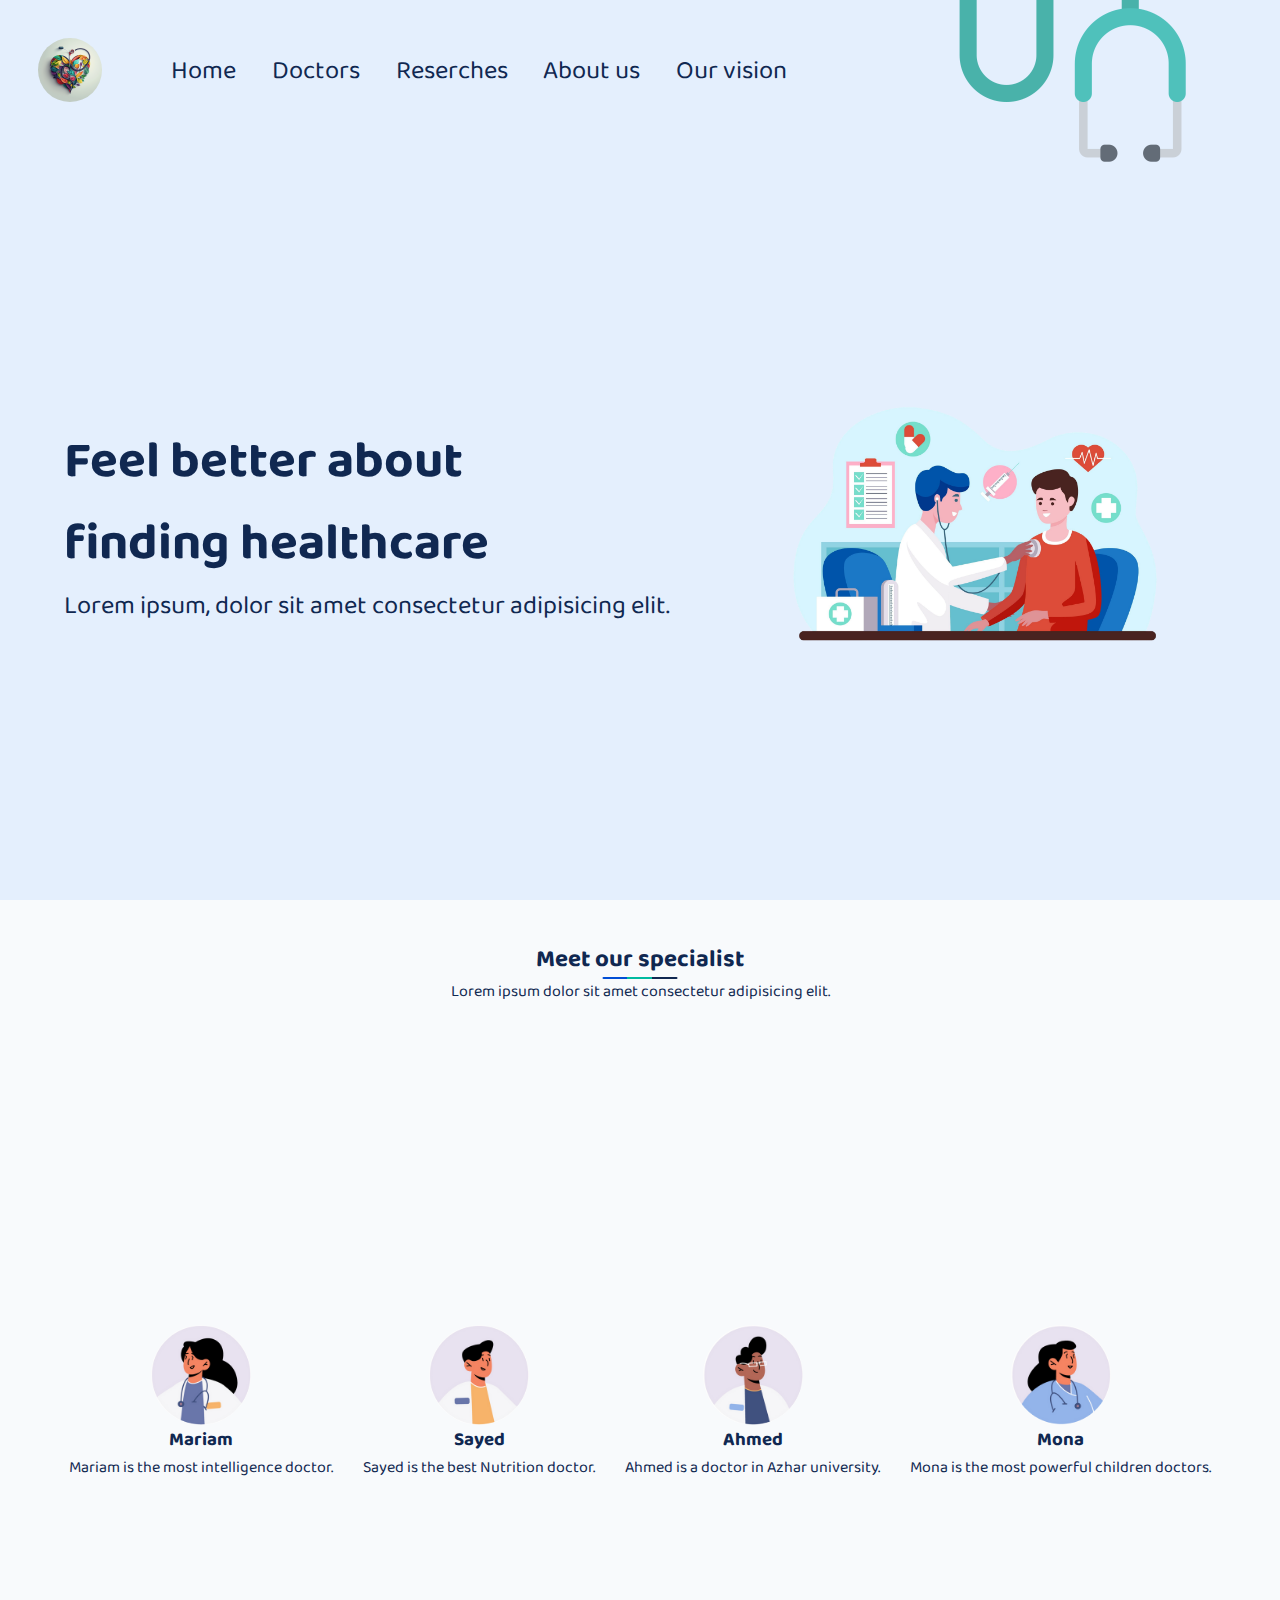
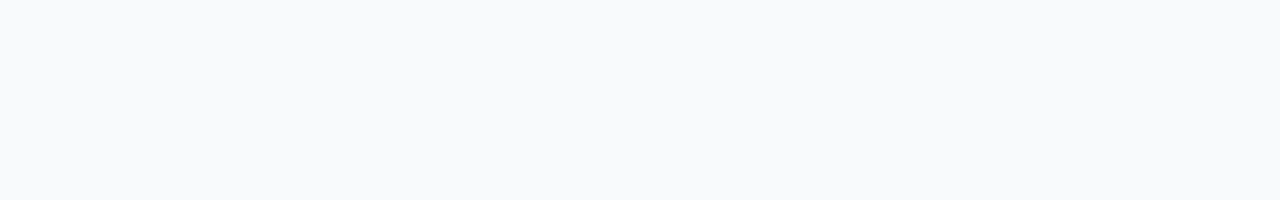
==== index.html @ d105f441 "1.0.0" ====
<!DOCTYPE html>
<html lang="en">
  <head>
    <meta charset="UTF-8" />
    <meta http-equiv="X-UA-Compatible" content="IE=edge" />
    <meta name="viewport" content="width=device-width, initial-scale=1.0" />
    <title>Digital Hospital</title>
    <link rel="stylesheet" href="css/master.css" />
    <link rel="shortcut icon" href="assets/logo.png" type="image/x-icon" />
  </head>
  <body>
    <!-- header -->
    <header id="home">
      <img src="assets/stethoscope.png" alt="stethoscope" class="scope" />
      <div class="bar">
        <div class="logo">
          <img src="assets/logo.png" alt="logo" />
        </div>
        <nav>
          <a href="#home">Home</a>
          <a href="#one">Doctors</a>
          <a href="#">Reserches</a>
          <a href="pages/about.html">About us</a>
          <a href="pages/vision.html">Our vision</a>
        </nav>
      </div>
      <div class="des">
        <div class="left">
          <h1>
            Feel better about <br />
            finding healthcare
          </h1>
          <div class="text">
            Lorem ipsum, dolor sit amet consectetur adipisicing elit.
          </div>
        </div>
        <div class="right">
          <img src="assets/landing.png" alt="landing" />
        </div>
      </div>
    </header>
    <!-- section 1 -->
    <section id="one">
      <div class="header">
        <h2>Meet our specialist</h2>
        <div class="dis">
          Lorem ipsum dolor sit amet consectetur adipisicing elit.
        </div>
      </div>
      <div class="content">
        <div class="card" id="heart">
          <img src="assets/mariam.png" alt="mariam" />
          <h3 class="name">Mariam</h3>
          <div class="caption">Mariam is the most intelligence doctor.</div>
        </div>
        <div class="card" id="heart">
          <img src="assets/sayed.png" alt="sayed" />
          <h3 class="name">Sayed</h3>
          <div class="caption">Sayed is the best Nutrition doctor.</div>
        </div>
        <div class="card" id="heart">
          <img src="assets/ahmed.png" alt="ahmed" />
          <h3 class="name">Ahmed</h3>
          <div class="caption">Ahmed is a doctor in Azhar university.</div>
        </div>
        <div class="card" id="heart">
          <img src="assets/mona.png" alt="mona" />
          <h3 class="name">Mona</h3>
          <div class="caption">Mona is the most powerful children doctors.</div>
        </div>
      </div>
    </section>
  </body>
</html>
---- css/master.css ----
@import url("https://fonts.googleapis.com/css2?family=Baloo+2:wght@400;500;600&display=swap");

:root {
  --bg: #f8fafc;
  --primary: #014ed5;
  --plant: #00baa0;
  --landing: #e4effd;
  --btn: #102851;
}

* {
  margin: 0;
  padding: 0;
  box-sizing: border-box;
}

html {
  scroll-behavior: smooth;
}

body {
  font-family: "Baloo 2", cursive;
  color: var(--btn);
}

img {
  user-select: none;
}

/* header */

header {
  height: 100vh;
  background: var(--landing);
}

header .scope {
  position: absolute;
  transform: rotate(180deg);
  width: 20vw;
  right: 7%;
  top: -10%;
}

@media (max-width: 767px) {
  header .scope {
    width: 35vw;
    right: 11%;
    top: -5%;
  }
}

header .bar {
  display: flex;
  align-items: center;
  padding: 3vw;
  gap: 3vw;
  z-index: 1;
  position: relative;
}

@media (max-width: 767px) {
  header .bar {
    display: none;
  }
}

header .logo {
  display: flex;
  justify-content: center;
  align-items: center;
}

header .logo img {
  width: 5vw;
  height: 5vw;
  border-radius: 50%;
}

header nav {
  display: flex;
}

header nav a {
  text-decoration: none;
  color: inherit;
  padding: 5px;
  font-size: 2vw;
  margin-left: 2vw;
}

header nav a:hover {
  background: var(--btn);
  color: var(--landing);
  transition: 0.3s background;
  transition: 0.3s color;
  border-radius: 5px;
}

header .des {
  display: flex;
  height: calc(100% - 15.05%);
  align-items: center;
  justify-content: space-between;
}

@media (max-width: 767px) {
  header .des {
    height: 100%;
  }
}

header .des .left {
  margin-left: 5vw;
}

header .des .left h1 {
  font-size: 4vw;
}

header .des .left .text {
  font-size: 2vw;
}

@media (max-width: 767px) {
  header .des .left {
    display: flex;
    flex-direction: column;
    justify-content: center;
    align-items: center;
    flex: 1;
  }

  header .des .left h1 {
    font-size: 6vw;
  }

  header .des .left .text {
    font-size: 4vw;
    text-align: center;
  }
}

header .des .right {
  flex: 1;
  display: flex;
  justify-content: center;
  align-items: center;
}

@media (max-width: 767px) {
  header .des .right {
    display: none;
  }
}

header .des .right img {
  width: 33vw;
}

/* section 1 */
section {
  min-height: 100vh;
  padding: 20px;
  display: flex;
  flex-direction: column;
  background: var(--bg);
}

section .header {
  display: flex;
  justify-content: center;
  align-items: center;
  flex-direction: column;
  padding: 20px;
}

section .header h2 {
  position: relative;
}

section .header h2::before {
  content: "";
  position: absolute;
  bottom: 0;
  left: 50%;
  transform: translate(-50%);
  height: 2px;
  width: 75px;
  background: linear-gradient(
    to right,
    var(--primary) 33.333%,
    var(--plant) 33.333%,
    var(--plant) 66.666%,
    var(--btn) 66.666%
  );
  border-radius: 5px;
}

section .content {
  flex: 1;
  display: flex;
  gap: 30px;
  flex-wrap: wrap;
  justify-content: center;
  align-items: center;
  padding: 20px;
}

section .content .card {
  display: flex;
  flex-direction: column;
  align-items: center;
  width: fit-content;
  cursor: pointer;
}

section .content .card img {
  width: 100px;
  border-radius: 50%;
}
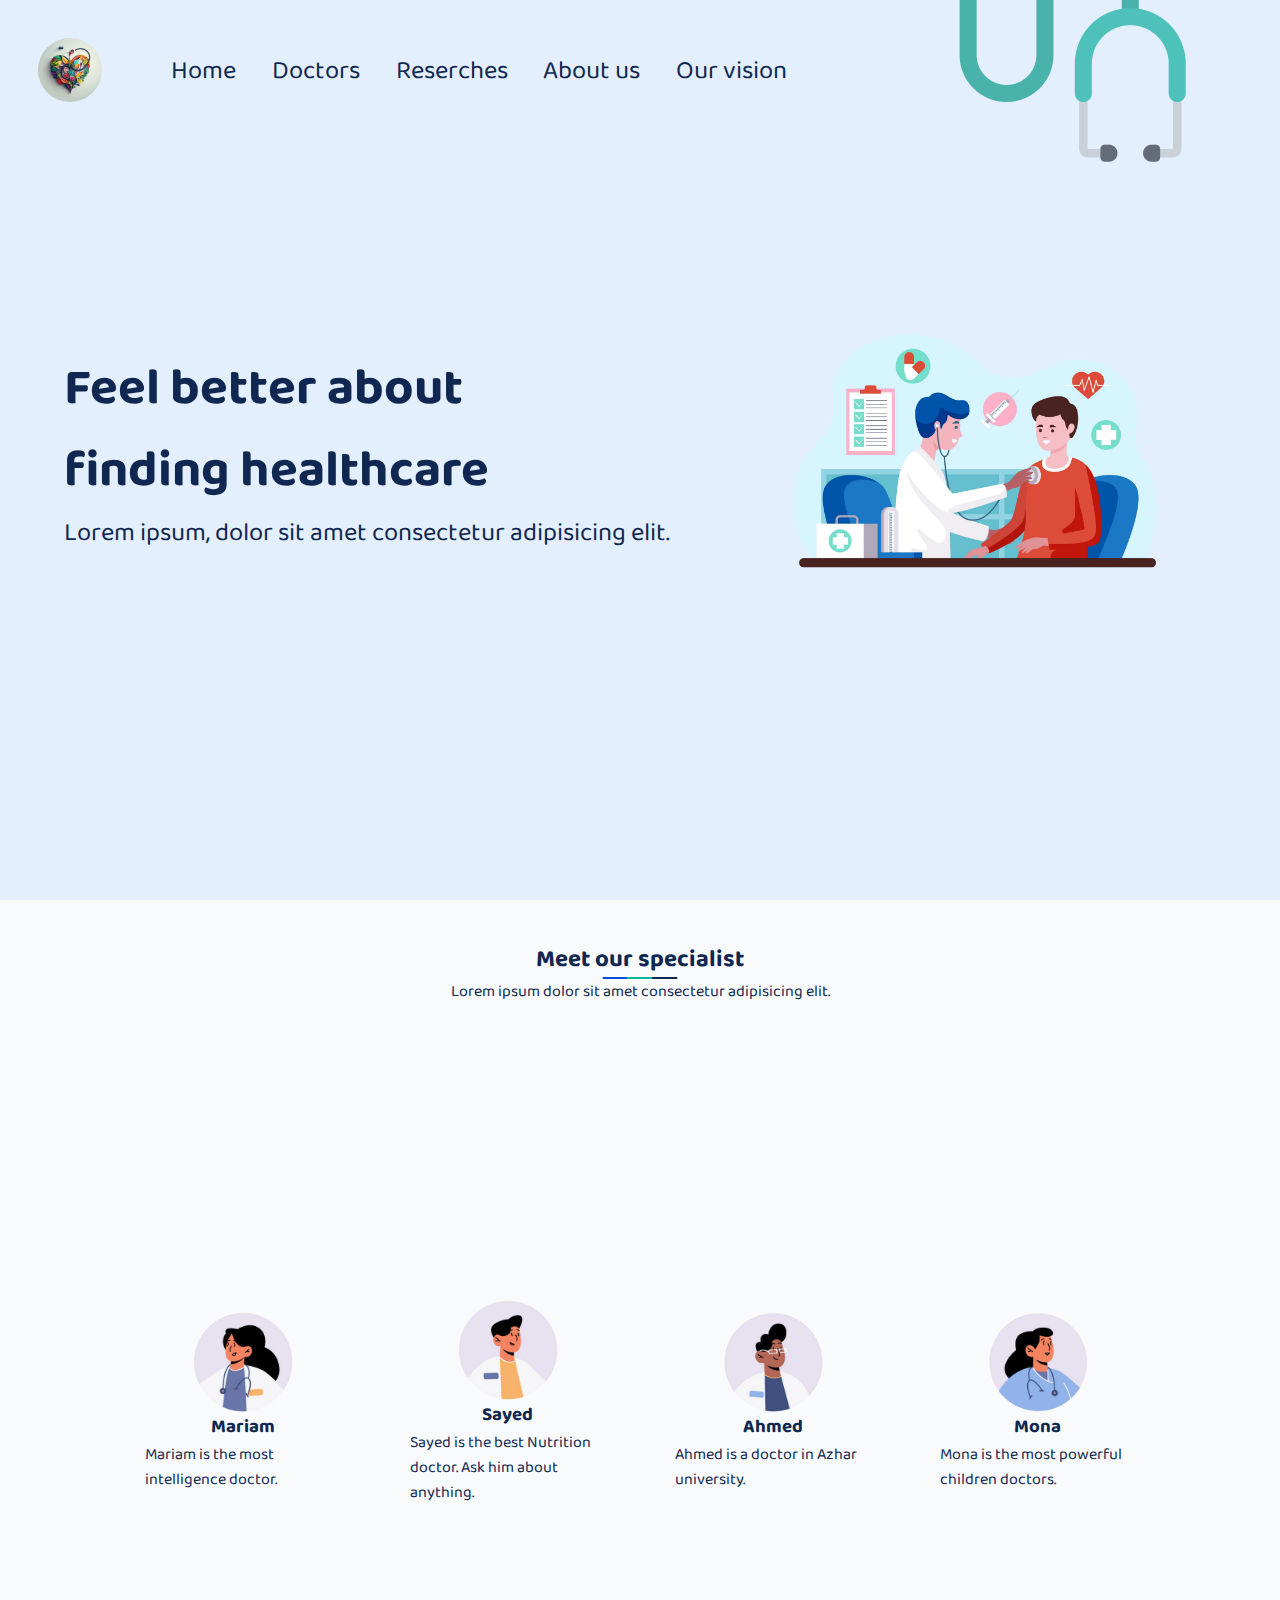
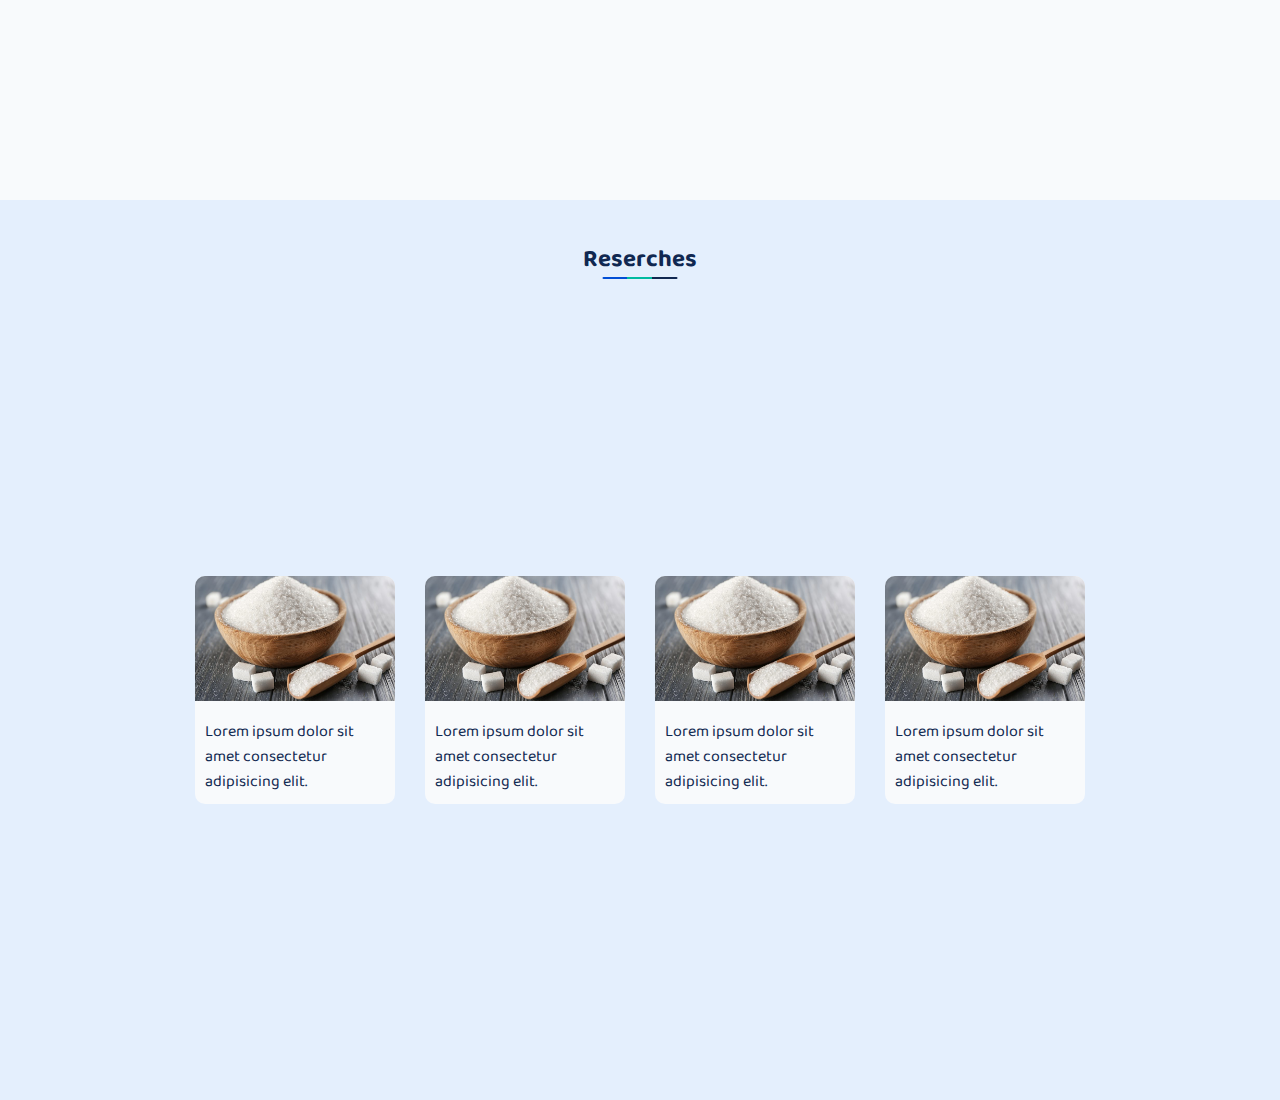
==== commit 14594269: "1.0.1" ====
--- a/index.html
+++ b/index.html
@@ -19,7 +19,7 @@
         <nav>
           <a href="#home">Home</a>
           <a href="#one">Doctors</a>
-          <a href="#">Reserches</a>
+          <a href="#two">Reserches</a>
           <a href="pages/about.html">About us</a>
           <a href="pages/vision.html">Our vision</a>
         </nav>
@@ -56,7 +56,9 @@
         <div class="card" id="heart">
           <img src="assets/sayed.png" alt="sayed" />
           <h3 class="name">Sayed</h3>
-          <div class="caption">Sayed is the best Nutrition doctor.</div>
+          <div class="caption">
+            Sayed is the best Nutrition doctor. Ask him about anything.
+          </div>
         </div>
         <div class="card" id="heart">
           <img src="assets/ahmed.png" alt="ahmed" />
@@ -70,5 +72,39 @@
         </div>
       </div>
     </section>
+
+    <!-- section 2 -->
+    <section id="two" class="two">
+      <div class="header">
+        <h2>Reserches</h2>
+        <div class="dis"></div>
+      </div>
+      <div class="content">
+        <div class="res">
+          <img src="assets/sugar.jpg" alt="sugar" />
+          <div class="caption">
+            Lorem ipsum dolor sit amet consectetur adipisicing elit.
+          </div>
+        </div>
+        <div class="res">
+          <img src="assets/sugar.jpg" alt="sugar" />
+          <div class="caption">
+            Lorem ipsum dolor sit amet consectetur adipisicing elit.
+          </div>
+        </div>
+        <div class="res">
+          <img src="assets/sugar.jpg" alt="sugar" />
+          <div class="caption">
+            Lorem ipsum dolor sit amet consectetur adipisicing elit.
+          </div>
+        </div>
+        <div class="res">
+          <img src="assets/sugar.jpg" alt="sugar" />
+          <div class="caption">
+            Lorem ipsum dolor sit amet consectetur adipisicing elit.
+          </div>
+        </div>
+      </div>
+    </section>
   </body>
 </html>
--- a/css/master.css
+++ b/css/master.css
@@ -56,7 +56,7 @@
   padding: 3vw;
   gap: 3vw;
   z-index: 1;
-  position: relative;
+  position: absolute;
 }
 
 @media (max-width: 767px) {
@@ -99,7 +99,8 @@
 
 header .des {
   display: flex;
-  height: calc(100% - 15.05%);
+  /* height: calc(100% - 15.05%); */
+  height: 100vh;
   align-items: center;
   justify-content: space-between;
 }
@@ -164,6 +165,10 @@
   padding: 20px;
   display: flex;
   flex-direction: column;
+  background: var(--landing);
+}
+
+section:nth-child(even) {
   background: var(--bg);
 }
 
@@ -211,11 +216,40 @@
   display: flex;
   flex-direction: column;
   align-items: center;
-  width: fit-content;
+  width: 235px;
   cursor: pointer;
+  padding: 20px;
+}
+
+section .content .card:hover {
+  transform: scale(1.2);
+  transition: 0.2s transform;
+  background: #e4effd;
+  border-radius: 10px;
 }
 
 section .content .card img {
   width: 100px;
   border-radius: 50%;
 }
+
+/* section 2 */
+.two .res {
+  background: var(--bg);
+  border-radius: 10px;
+  width: 200px;
+}
+
+.two .res:hover {
+  transform: scale(1.1);
+  transition: 0.2s;
+}
+
+.two .res .caption {
+  padding: 10px;
+}
+
+.two img {
+  width: 100%;
+  border-radius: 10px 10px 0 0;
+}
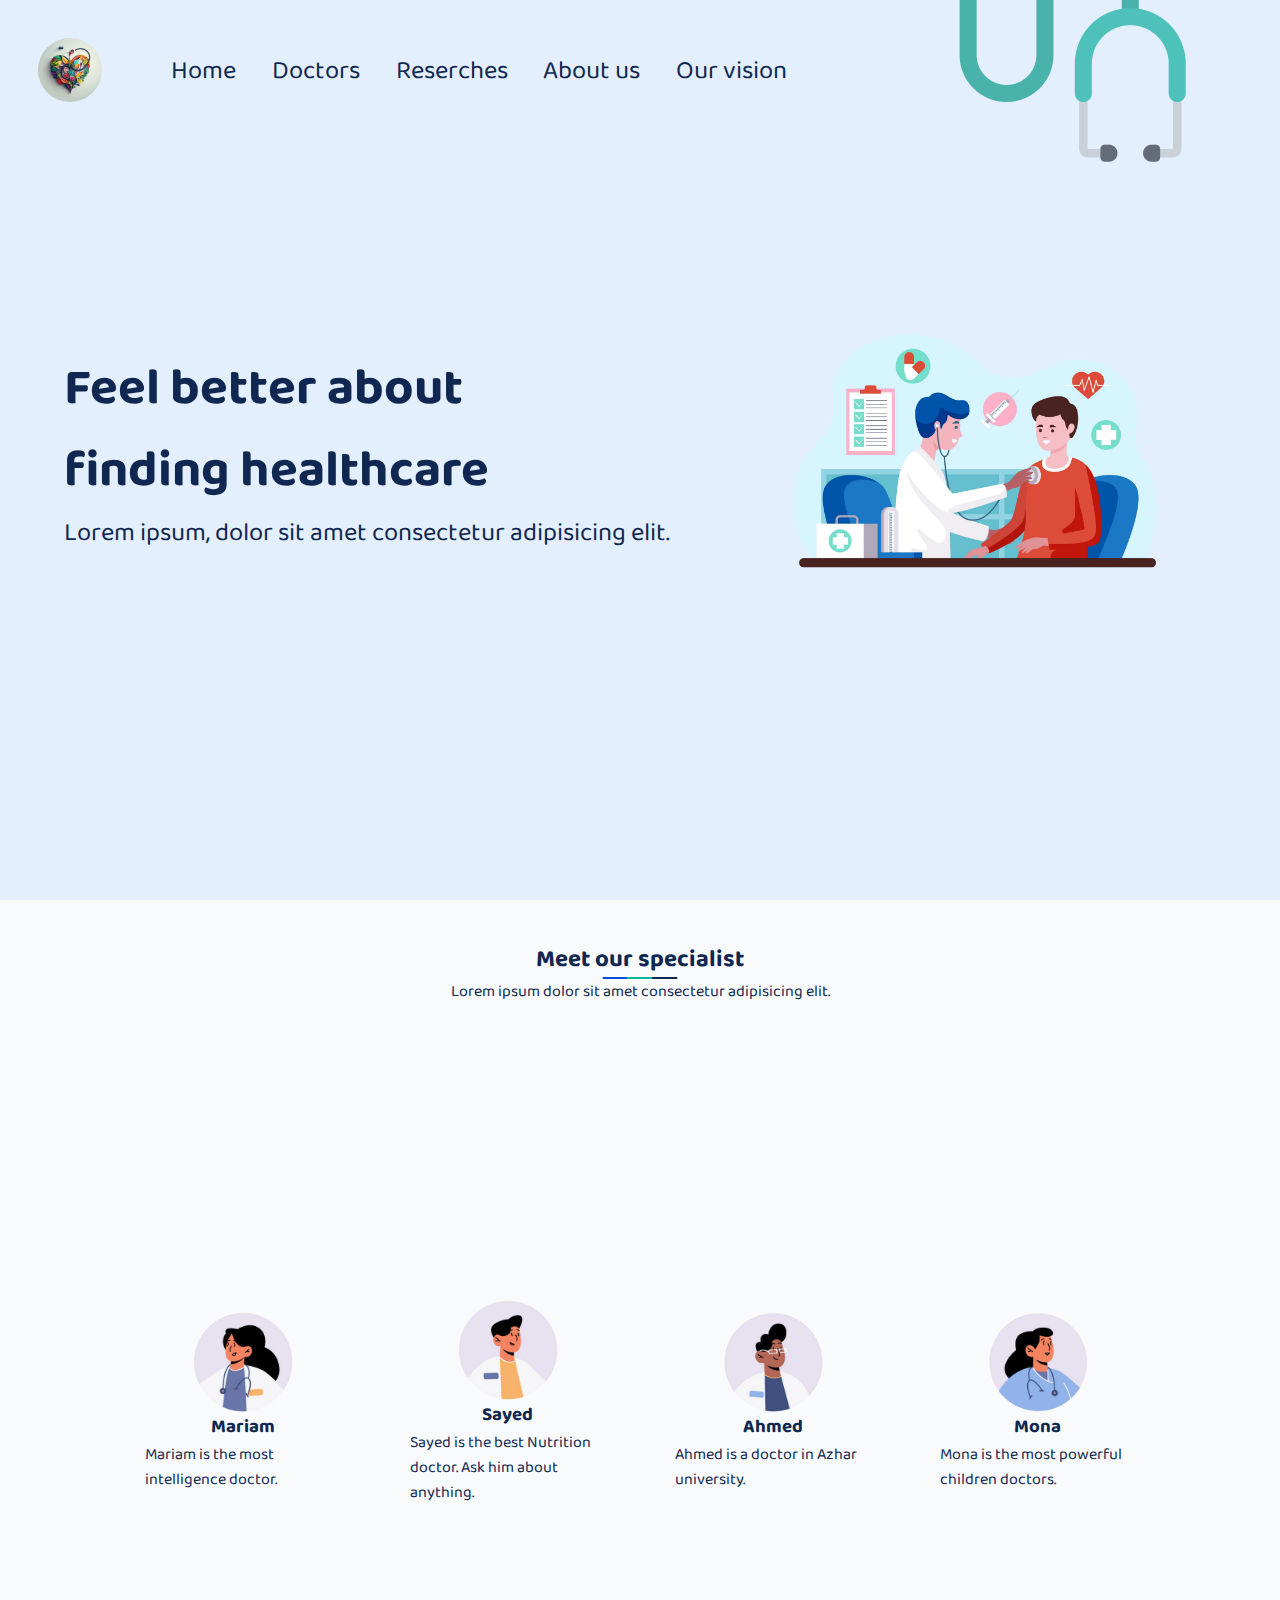
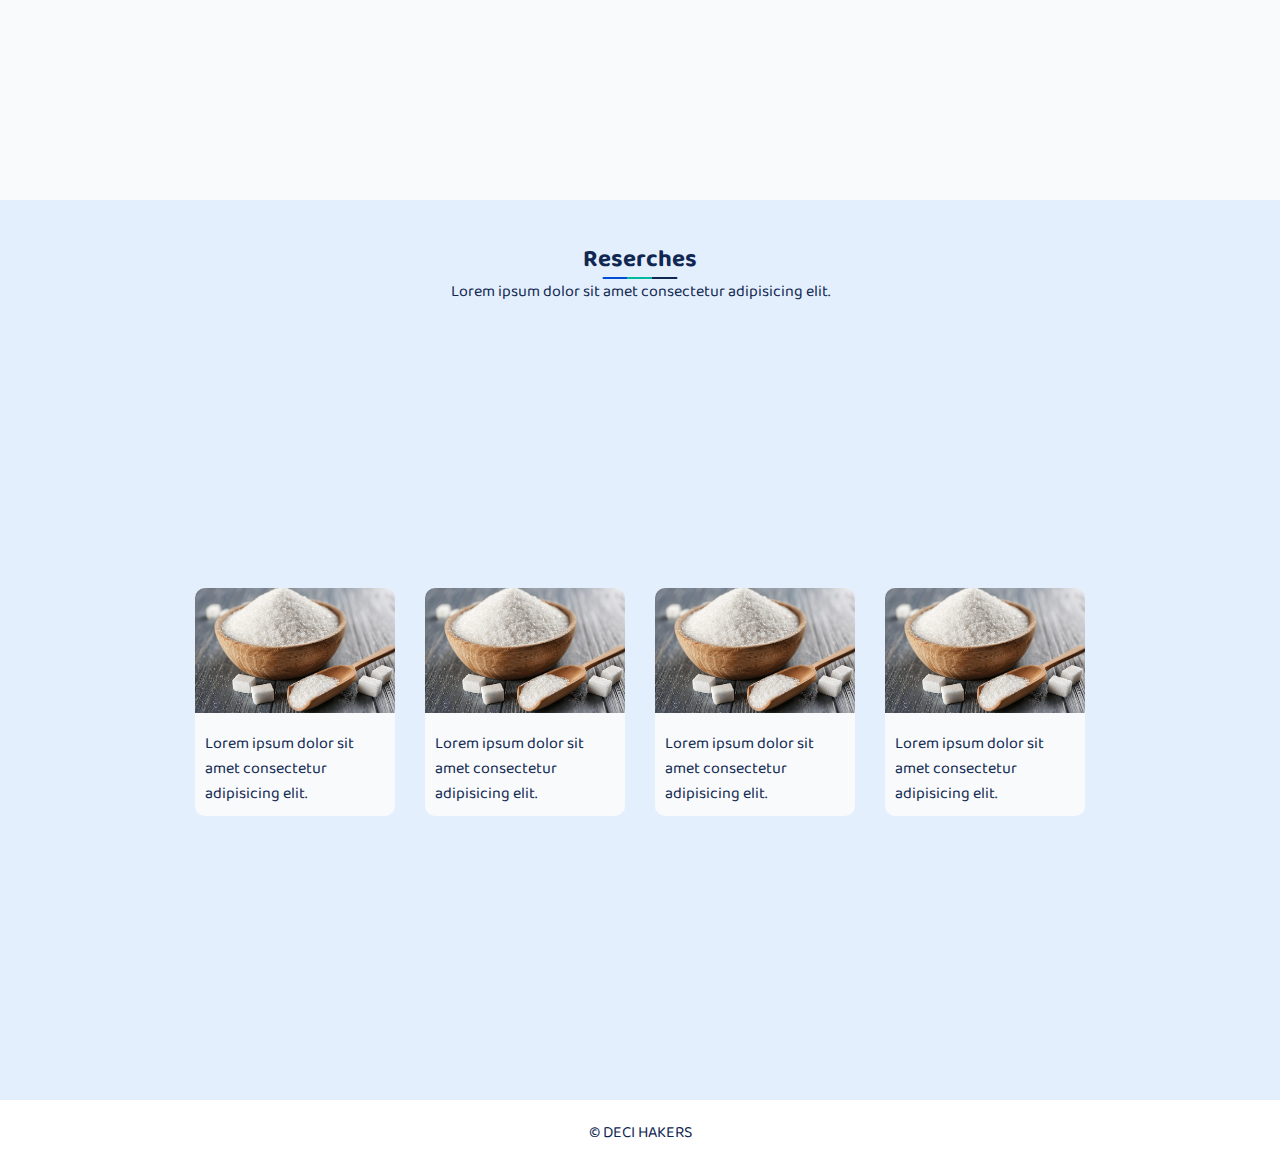
==== commit 1699deb7: "1.0.3" ====
--- a/index.html
+++ b/index.html
@@ -4,9 +4,9 @@
     <meta charset="UTF-8" />
     <meta http-equiv="X-UA-Compatible" content="IE=edge" />
     <meta name="viewport" content="width=device-width, initial-scale=1.0" />
-    <title>Digital Hospital</title>
     <link rel="stylesheet" href="css/master.css" />
     <link rel="shortcut icon" href="assets/logo.png" type="image/x-icon" />
+    <title>Digital Hospital</title>
   </head>
   <body>
     <!-- header -->
@@ -20,8 +20,8 @@
           <a href="#home">Home</a>
           <a href="#one">Doctors</a>
           <a href="#two">Reserches</a>
-          <a href="pages/about.html">About us</a>
-          <a href="pages/vision.html">Our vision</a>
+          <a href="/pages/main/about.html">About us</a>
+          <a href="/pages/main/vision.html">Our vision</a>
         </nav>
       </div>
       <div class="des">
@@ -48,24 +48,24 @@
         </div>
       </div>
       <div class="content">
-        <div class="card" id="heart">
+        <div class="card" id="mariam">
           <img src="assets/mariam.png" alt="mariam" />
           <h3 class="name">Mariam</h3>
           <div class="caption">Mariam is the most intelligence doctor.</div>
         </div>
-        <div class="card" id="heart">
+        <div class="card" id="sayed">
           <img src="assets/sayed.png" alt="sayed" />
           <h3 class="name">Sayed</h3>
           <div class="caption">
             Sayed is the best Nutrition doctor. Ask him about anything.
           </div>
         </div>
-        <div class="card" id="heart">
+        <div class="card" id="ahmed">
           <img src="assets/ahmed.png" alt="ahmed" />
           <h3 class="name">Ahmed</h3>
           <div class="caption">Ahmed is a doctor in Azhar university.</div>
         </div>
-        <div class="card" id="heart">
+        <div class="card" id="mona">
           <img src="assets/mona.png" alt="mona" />
           <h3 class="name">Mona</h3>
           <div class="caption">Mona is the most powerful children doctors.</div>
@@ -77,7 +77,9 @@
     <section id="two" class="two">
       <div class="header">
         <h2>Reserches</h2>
-        <div class="dis"></div>
+        <div class="dis">
+          Lorem ipsum dolor sit amet consectetur adipisicing elit.
+        </div>
       </div>
       <div class="content">
         <div class="res">
@@ -106,5 +108,13 @@
         </div>
       </div>
     </section>
+
+    <!-- footer -->
+    <footer>
+      <div class="text">&copy; DECI HAKERS</div>
+    </footer>
+
+    <!-- script -->
+    <script src="js/master.js"></script>
   </body>
 </html>
--- a/css/master.css
+++ b/css/master.css
@@ -253,3 +253,12 @@
   width: 100%;
   border-radius: 10px 10px 0 0;
 }
+
+/* footer */
+footer {
+  display: flex;
+  justify-content: center;
+  align-items: center;
+  padding: 20px;
+  user-select: none;
+}
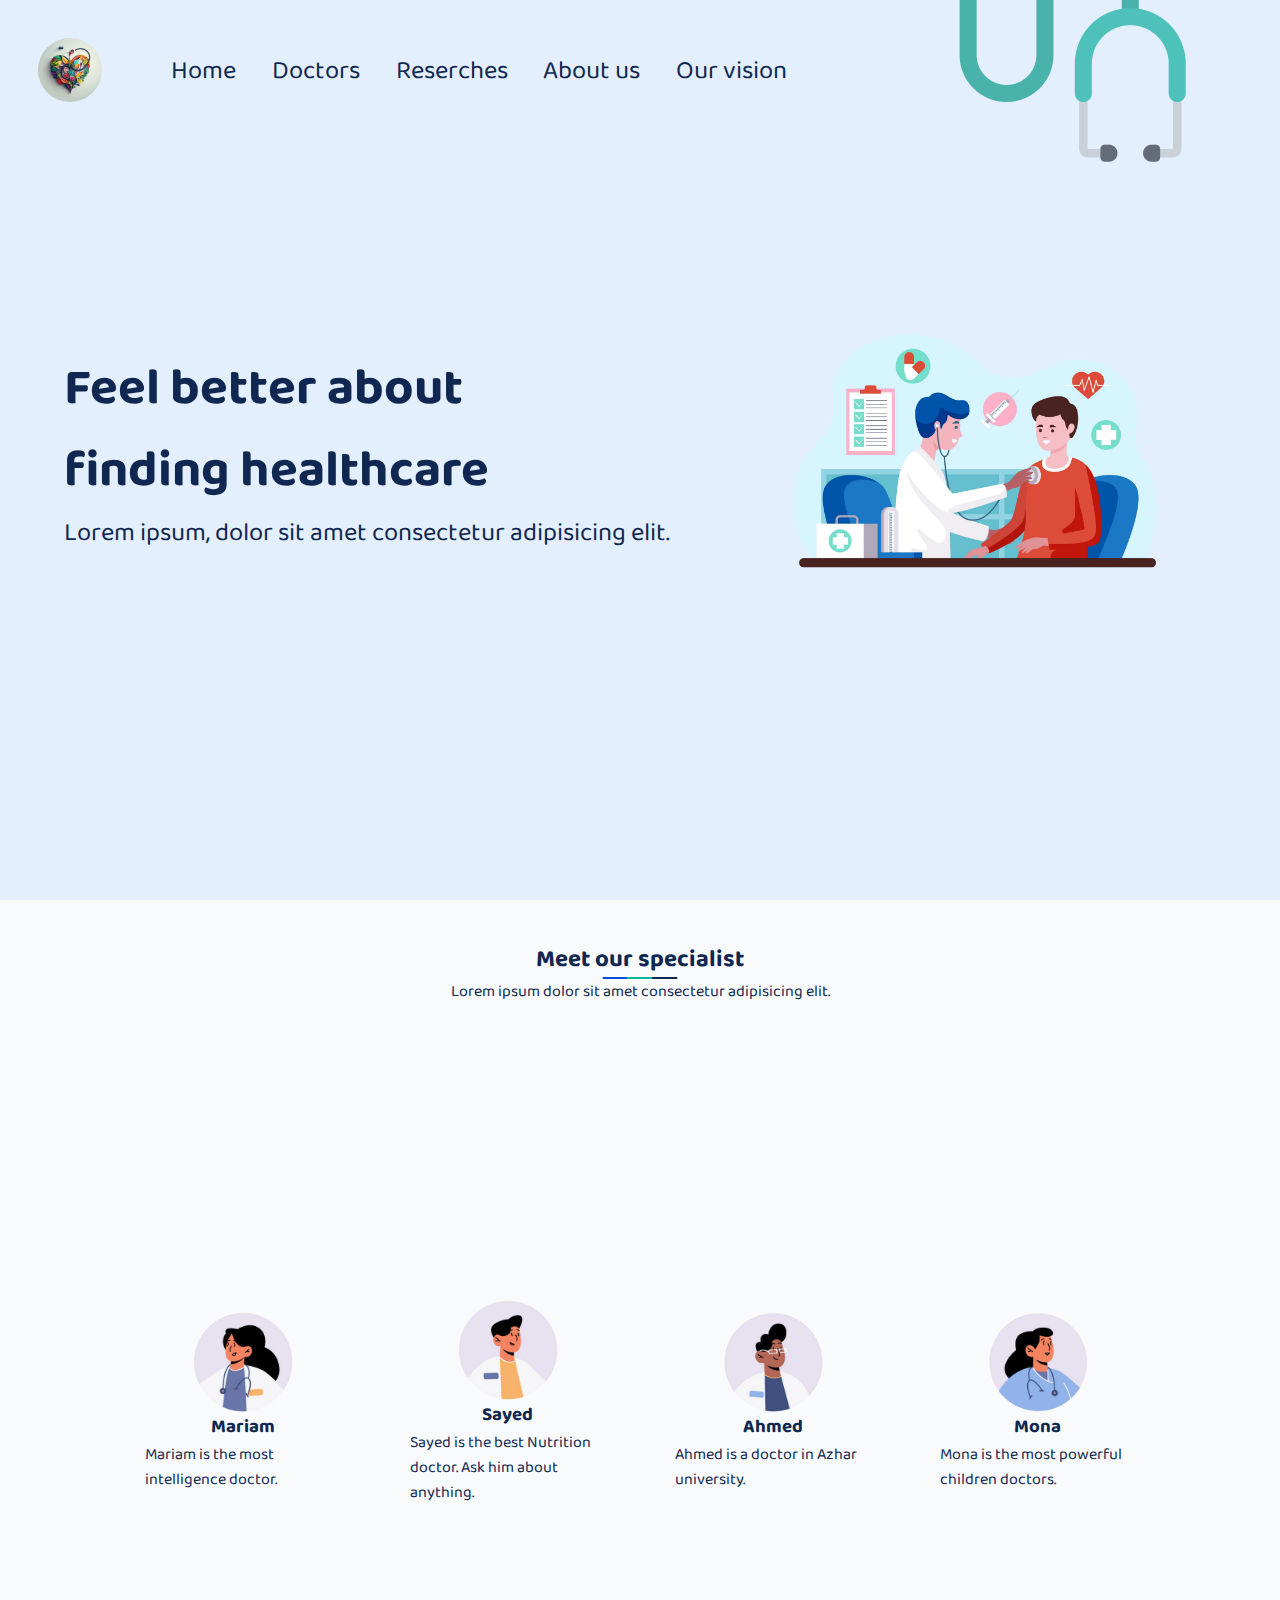
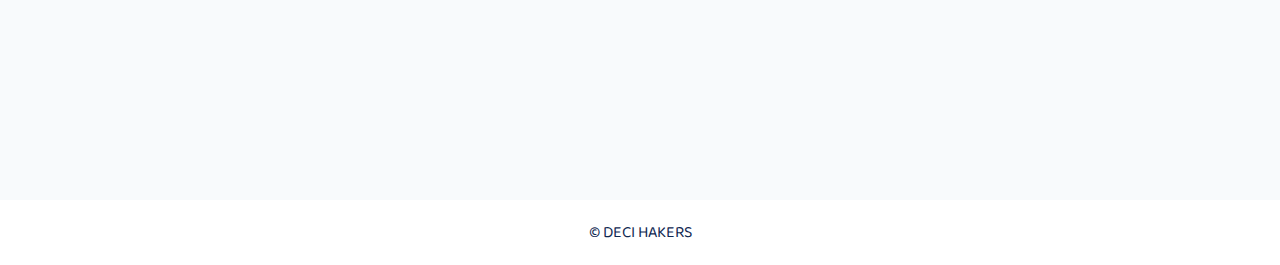
==== commit a66ce07e: "change routing to work on github" ====
--- a/index.html
+++ b/index.html
@@ -74,7 +74,8 @@
     </section>
 
     <!-- section 2 -->
-    <section id="two" class="two">
+    <!-- coming soon -->
+    <!-- <section id="two" class="two">
       <div class="header">
         <h2>Reserches</h2>
         <div class="dis">
@@ -107,7 +108,7 @@
           </div>
         </div>
       </div>
-    </section>
+    </section> -->
 
     <!-- footer -->
     <footer>
